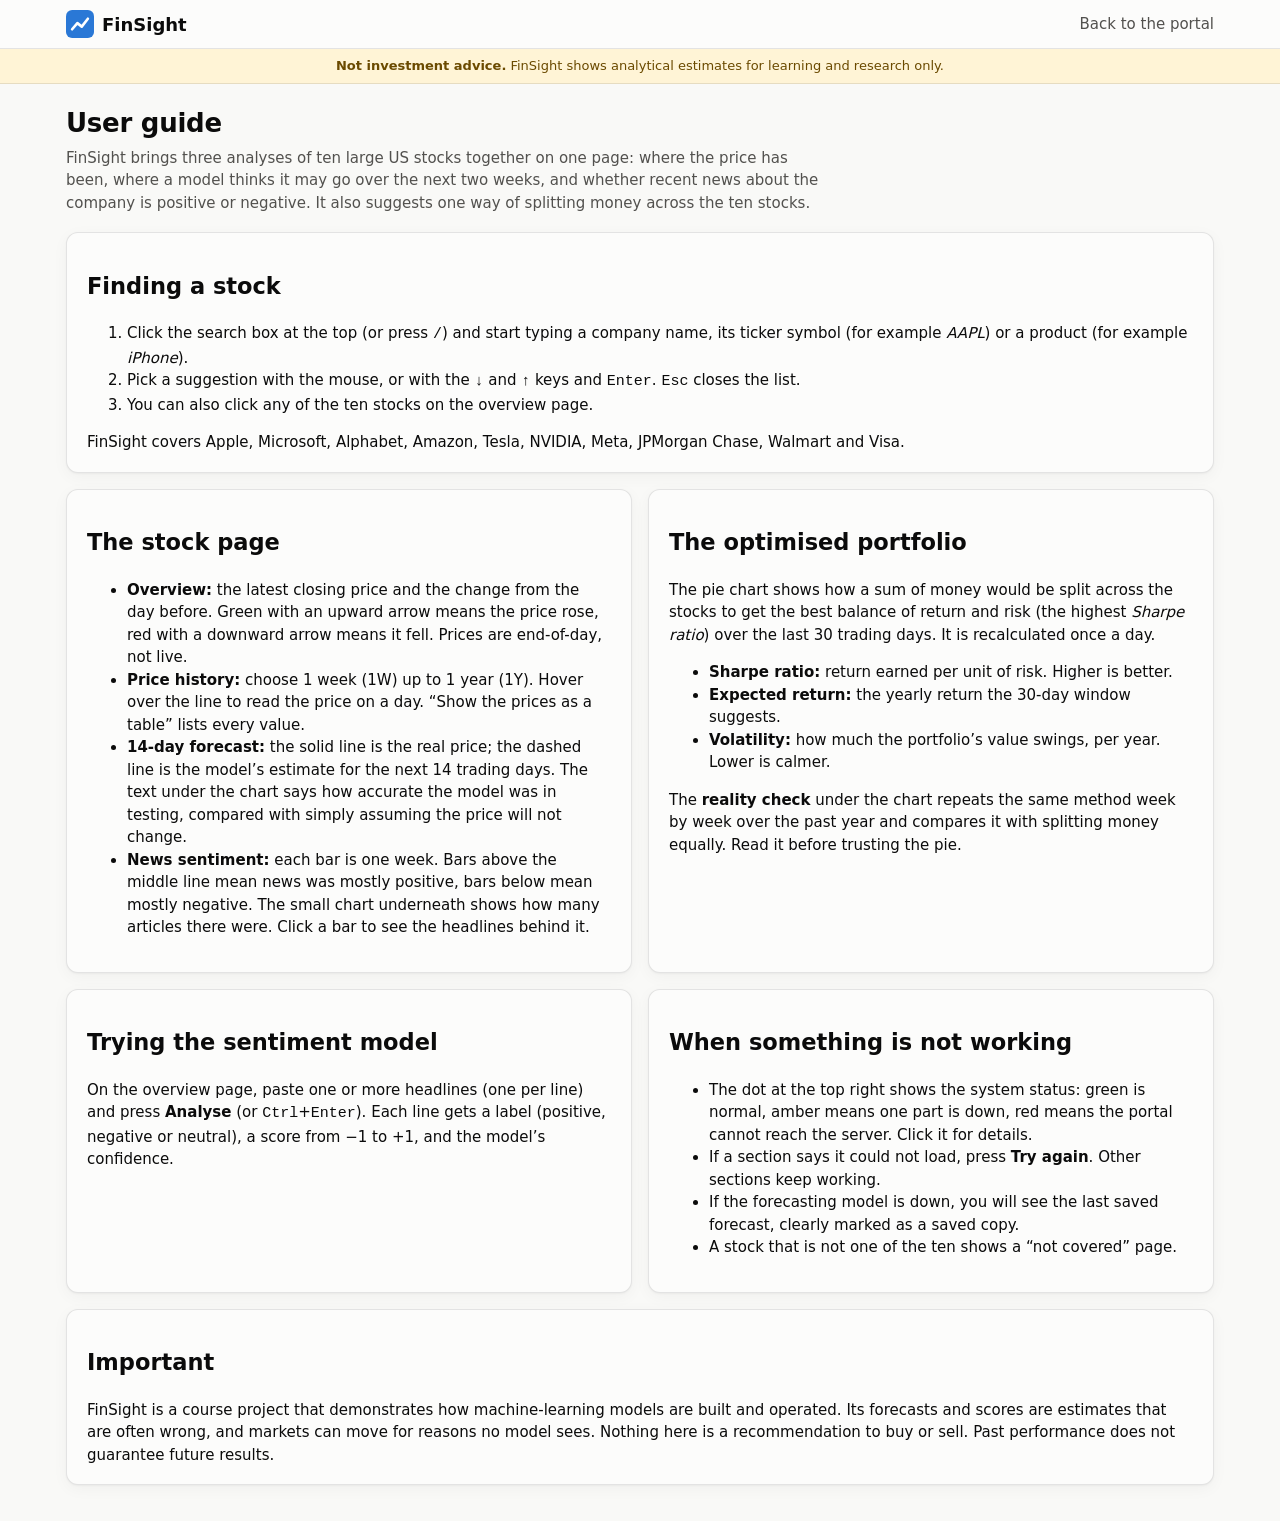
==== frontend/help.html @ ae4ef10f "web portal w/ nginx, /api/stocks, resumable sentiment scoring, single serving image" ====
<!doctype html>
<html lang="en">
<head>
  <meta charset="utf-8">
  <meta name="viewport" content="width=device-width, initial-scale=1">
  <title>FinSight · User guide</title>
  <link rel="stylesheet" href="assets/css/app.css">
</head>
<body>
  <header class="topbar">
    <div class="topbar-inner">
      <a class="brand" href="index.html#/" aria-label="Back to FinSight">
        <svg viewBox="0 0 32 32" aria-hidden="true"><rect width="32" height="32" rx="7"/><path d="M7 22l6-7 5 4 7-9"/></svg>
        <span>FinSight</span>
      </a>
      <nav class="topnav" aria-label="Main"><a href="index.html#/">Back to the portal</a></nav>
    </div>
  </header>
  <div class="disclaimer-bar" role="note"><strong>Not investment advice.</strong>
    FinSight shows analytical estimates for learning and research only.</div>

  <main id="main" class="help">
    <h1>User guide</h1>
    <p class="page-intro">FinSight brings three analyses of ten large US stocks together on one page: where the price
      has been, where a model thinks it may go over the next two weeks, and whether recent news about the company is
      positive or negative. It also suggests one way of splitting money across the ten stocks.</p>

    <div class="grid">
      <section class="card span-12">
        <h2>Finding a stock</h2>
        <ol>
          <li>Click the search box at the top (or press <kbd>/</kbd>) and start typing a company name, its ticker
            symbol (for example <em>AAPL</em>) or a product (for example <em>iPhone</em>).</li>
          <li>Pick a suggestion with the mouse, or with the <kbd>↓</kbd> and <kbd>↑</kbd> keys and <kbd>Enter</kbd>.
            <kbd>Esc</kbd> closes the list.</li>
          <li>You can also click any of the ten stocks on the overview page.</li>
        </ol>
        <p>FinSight covers Apple, Microsoft, Alphabet, Amazon, Tesla, NVIDIA, Meta, JPMorgan Chase, Walmart and Visa.</p>
      </section>

      <section class="card span-6">
        <h2>The stock page</h2>
        <ul>
          <li><strong>Overview:</strong> the latest closing price and the change from the day before. Green with an
            upward arrow means the price rose, red with a downward arrow means it fell. Prices are end-of-day, not live.</li>
          <li><strong>Price history:</strong> choose 1 week (1W) up to 1 year (1Y). Hover over the line to read the price on
            a day. “Show the prices as a table” lists every value.</li>
          <li><strong>14-day forecast:</strong> the solid line is the real price; the dashed line is the model’s estimate
            for the next 14 trading days. The text under the chart says how accurate the model was in testing, compared
            with simply assuming the price will not change.</li>
          <li><strong>News sentiment:</strong> each bar is one week. Bars above the middle line mean news was mostly
            positive, bars below mean mostly negative. The small chart underneath shows how many articles there were.
            Click a bar to see the headlines behind it.</li>
        </ul>
      </section>

      <section class="card span-6">
        <h2>The optimised portfolio</h2>
        <p>The pie chart shows how a sum of money would be split across the stocks to get the best balance of return
          and risk (the highest <em>Sharpe ratio</em>) over the last 30 trading days. It is recalculated once a day.</p>
        <ul>
          <li><strong>Sharpe ratio:</strong> return earned per unit of risk. Higher is better.</li>
          <li><strong>Expected return:</strong> the yearly return the 30-day window suggests.</li>
          <li><strong>Volatility:</strong> how much the portfolio’s value swings, per year. Lower is calmer.</li>
        </ul>
        <p>The <strong>reality check</strong> under the chart repeats the same method week by week over the past year
          and compares it with splitting money equally. Read it before trusting the pie.</p>
      </section>

      <section class="card span-6">
        <h2>Trying the sentiment model</h2>
        <p>On the overview page, paste one or more headlines (one per line) and press <strong>Analyse</strong> (or
          <kbd>Ctrl</kbd>+<kbd>Enter</kbd>). Each line gets a label (positive, negative or neutral), a score from −1 to +1,
          and the model’s confidence.</p>
      </section>

      <section class="card span-6">
        <h2>When something is not working</h2>
        <ul>
          <li>The dot at the top right shows the system status: green is normal, amber means one part is down,
            red means the portal cannot reach the server. Click it for details.</li>
          <li>If a section says it could not load, press <strong>Try again</strong>. Other sections keep working.</li>
          <li>If the forecasting model is down, you will see the last saved forecast, clearly marked as a saved copy.</li>
          <li>A stock that is not one of the ten shows a “not covered” page.</li>
        </ul>
      </section>

      <section class="card span-12">
        <h2>Important</h2>
        <p>FinSight is a course project that demonstrates how machine-learning models are built and operated. Its
          forecasts and scores are estimates that are often wrong, and markets can move for reasons no model sees.
          Nothing here is a recommendation to buy or sell. Past performance does not guarantee future results.</p>
      </section>
    </div>
  </main>
</body>
</html>
---- frontend/assets/css/app.css ----
/* FinSight portal styles. Colours are defined once as tokens (light + dark);
   charts read the same tokens from JavaScript, so both always match. */

:root {
  color-scheme: light;
  --page: #f9f9f7;
  --surface: #fcfcfb;
  --surface-2: #f0efec;
  --ink: #0b0b0b;
  --ink-2: #52514e;
  --muted: #6f6d68;
  --grid: #e1e0d9;
  --axis: #c3c2b7;
  --border: rgba(11, 11, 11, 0.10);
  --accent: #2a78d6;
  --accent-ink: #1c5cab;
  --series-1: #2a78d6;
  --series-2: #eb6834;
  --series-3: #1baf7a;
  --series-4: #eda100;
  --series-5: #e87ba4;
  --series-6: #008300;
  --series-7: #6250d6;
  --series-other: #a8a69f;
  --up: #006300;        /* text: price up / positive */
  --down: #c62f2f;      /* text: price down / negative */
  --up-fill: #0ca30c;   /* marks */
  --down-fill: #d03b3b;
  --warn-bg: #fff4d6;
  --warn-ink: #6b4a00;
  --error-bg: #fde8e8;
  --error-ink: #8a1f1f;
  --ok: #0ca30c;
  --warning: #fab219;
  --critical: #d03b3b;
  --shadow: 0 1px 2px rgba(0, 0, 0, 0.04), 0 4px 16px rgba(0, 0, 0, 0.04);
  --radius: 12px;
  --font: system-ui, -apple-system, "Segoe UI", Roboto, sans-serif;
}

@media (prefers-color-scheme: dark) {
  :root:not([data-theme="light"]) {
    color-scheme: dark;
    --page: #0d0d0d;
    --surface: #1a1a19;
    --surface-2: #242422;
    --ink: #f0efec;
    --ink-2: #c3c2b7;
    --muted: #9a988f;
    --grid: #2c2c2a;
    --axis: #383835;
    --border: rgba(255, 255, 255, 0.10);
    --accent: #3987e5;
    --accent-ink: #86b6ef;
    --series-1: #3987e5;
    --series-2: #d95926;
    --series-3: #199e70;
    --series-4: #c98500;
    --series-5: #d55181;
    --series-6: #008300;
    --series-7: #9085e9;
    --series-other: #6b6a64;
    --up: #2fbf2f;
    --down: #f07a7a;
    --up-fill: #0ca30c;
    --down-fill: #e66767;
    --warn-bg: #3a2e0c;
    --warn-ink: #f5d58a;
    --error-bg: #3b1515;
    --error-ink: #f5b1b1;
    --shadow: none;
  }
}

* { box-sizing: border-box; }
html { -webkit-text-size-adjust: 100%; }
body {
  margin: 0;
  background: var(--page);
  color: var(--ink);
  font: 15px/1.5 var(--font);
}
a { color: var(--accent-ink); }
a:hover { text-decoration-thickness: 2px; }
button, input, textarea { font: inherit; color: inherit; }
:focus-visible { outline: 3px solid var(--accent); outline-offset: 2px; border-radius: 6px; }

.visually-hidden {
  position: absolute !important; width: 1px; height: 1px; overflow: hidden;
  clip: rect(0 0 0 0); white-space: nowrap;
}
.skip-link {
  position: absolute; left: 12px; top: -48px; z-index: 50;
  background: var(--surface); padding: 8px 12px; border-radius: 8px; box-shadow: var(--shadow);
}
.skip-link:focus { top: 12px; }
.muted { color: var(--muted); }
.tabular { font-variant-numeric: tabular-nums; }

/* ------------------------------------------------------------------ header */
.topbar {
  position: sticky; top: 0; z-index: 20;
  background: color-mix(in srgb, var(--surface) 92%, transparent);
  backdrop-filter: blur(8px);
  border-bottom: 1px solid var(--border);
}
.topbar-inner {
  max-width: 1180px; margin: 0 auto; padding: 10px 16px;
  display: flex; align-items: center; gap: 16px;
}
.brand {
  display: flex; align-items: center; gap: 8px;
  font-weight: 700; font-size: 18px; color: var(--ink); text-decoration: none;
}
.brand svg { width: 28px; height: 28px; }
.brand svg rect { fill: var(--accent); }
.brand svg path { stroke: #fff; stroke-width: 3; fill: none; stroke-linecap: round; stroke-linejoin: round; }

.search { position: relative; flex: 1; max-width: 460px; }
.search input {
  width: 100%; padding: 9px 12px 9px 36px;
  border: 1px solid var(--border); border-radius: 10px; background: var(--surface-2);
  background-image: url("data:image/svg+xml,%3Csvg xmlns='http://www.w3.org/2000/svg' viewBox='0 0 24 24' fill='none' stroke='%23898781' stroke-width='2' stroke-linecap='round'%3E%3Ccircle cx='11' cy='11' r='7'/%3E%3Cpath d='M20 20l-3.5-3.5'/%3E%3C/svg%3E");
  background-repeat: no-repeat; background-position: 10px center; background-size: 18px;
}
.search input:focus { background-color: var(--surface); }
.search-results {
  position: absolute; left: 0; right: 0; top: calc(100% + 6px);
  margin: 0; padding: 6px; list-style: none;
  background: var(--surface); border: 1px solid var(--border); border-radius: 10px;
  box-shadow: 0 8px 28px rgba(0, 0, 0, 0.14);
  max-height: 60vh; overflow: auto;
}
.search-results li {
  display: flex; align-items: baseline; gap: 10px;
  padding: 8px 10px; border-radius: 8px; cursor: pointer;
}
.search-results li[aria-selected="true"], .search-results li:hover { background: var(--surface-2); }
.search-results .sym { font-weight: 700; min-width: 56px; }
.search-results .sector { margin-left: auto; color: var(--muted); font-size: 13px; }
.search-results .empty { cursor: default; color: var(--muted); }

.topnav { display: flex; align-items: center; gap: 14px; margin-left: auto; }
.topnav a { color: var(--ink-2); text-decoration: none; font-weight: 500; }
.topnav a:hover, .topnav a[aria-current="page"] { color: var(--ink); text-decoration: underline; }

.status-pill {
  display: inline-flex; align-items: center; gap: 6px;
  padding: 4px 10px; border-radius: 999px; border: 1px solid var(--border);
  background: var(--surface); cursor: pointer; font-size: 13px; white-space: nowrap;
}
.status-pill .dot { width: 9px; height: 9px; border-radius: 50%; background: var(--axis); }
.status-pill[data-state="ok"] .dot { background: var(--ok); }
.status-pill[data-state="degraded"] .dot { background: var(--warning); }
.status-pill[data-state="down"] .dot { background: var(--critical); }
.status-panel {
  position: absolute; right: 16px; top: calc(100% + 6px); width: min(340px, calc(100vw - 32px));
  background: var(--surface); border: 1px solid var(--border); border-radius: 12px;
  box-shadow: 0 8px 28px rgba(0, 0, 0, 0.14); padding: 14px 16px; font-size: 14px;
}
.status-panel h2 { font-size: 15px; margin: 0 0 8px; }
.status-panel ul { list-style: none; margin: 0 0 8px; padding: 0; }
.status-panel li { display: flex; justify-content: space-between; gap: 12px; padding: 3px 0; }
.status-panel .ok { color: var(--up); }
.status-panel .bad { color: var(--down); }

.disclaimer-bar {
  background: var(--warn-bg); color: var(--warn-ink);
  font-size: 13px; padding: 7px 16px; text-align: center;
  border-bottom: 1px solid var(--border);
}

/* ------------------------------------------------------------------ layout */
main { max-width: 1180px; margin: 0 auto; padding: 20px 16px 40px; outline: none; }
.grid { display: grid; gap: 16px; grid-template-columns: repeat(12, 1fr); }
.span-12 { grid-column: span 12; }
.span-8 { grid-column: span 8; }
.span-7 { grid-column: span 7; }
.span-6 { grid-column: span 6; }
.span-5 { grid-column: span 5; }
.span-4 { grid-column: span 4; }
@media (max-width: 900px) {
  .span-8, .span-7, .span-6, .span-5, .span-4 { grid-column: span 12; }
}

.card {
  background: var(--surface); border: 1px solid var(--border); border-radius: var(--radius);
  box-shadow: var(--shadow); padding: 18px 20px; min-width: 0;
}
.card-head { display: flex; flex-wrap: wrap; align-items: baseline; gap: 8px 16px; margin-bottom: 12px; }
.card-head h2 { font-size: 17px; margin: 0; }
.card-head .sub { color: var(--muted); font-size: 13px; }
.card-head .tools { margin-left: auto; display: flex; gap: 8px; align-items: center; flex-wrap: wrap; }
.card p:last-child { margin-bottom: 0; }
.caption { font-size: 13px; color: var(--ink-2); margin: 10px 0 0; }

h1 { font-size: 26px; margin: 0 0 4px; letter-spacing: -0.01em; }
.page-intro { color: var(--ink-2); margin: 0 0 18px; max-width: 760px; }

/* ----------------------------------------------------------- stock tiles */
.stock-tiles { display: grid; gap: 10px; grid-template-columns: repeat(auto-fill, minmax(150px, 1fr)); }
.stock-tile {
  display: block; padding: 12px 14px; border-radius: 10px; text-decoration: none; color: var(--ink);
  background: var(--surface-2); border: 1px solid transparent;
}
.stock-tile:hover { border-color: var(--accent); }
.stock-tile .sym { font-weight: 700; }
.stock-tile .name { display: block; color: var(--ink-2); font-size: 13px; }
.stock-tile .sector { display: block; color: var(--muted); font-size: 12px; margin-top: 2px; }

/* --------------------------------------------------------------- overview */
.overview { display: flex; flex-wrap: wrap; align-items: flex-end; gap: 8px 28px; }
.overview .title h1 { display: flex; align-items: baseline; gap: 10px; flex-wrap: wrap; }
.overview .title .sym-badge {
  font-size: 13px; font-weight: 700; padding: 2px 8px; border-radius: 6px;
  background: var(--surface-2); color: var(--ink-2);
}
.price { font-size: 34px; font-weight: 700; letter-spacing: -0.02em; line-height: 1.1; }
.change { font-size: 17px; font-weight: 600; display: inline-flex; align-items: center; gap: 4px; }
.change.up { color: var(--up); }
.change.down { color: var(--down); }
.change.flat { color: var(--ink-2); }
.change svg { width: 16px; height: 16px; }
.meta { color: var(--muted); font-size: 13px; }

/* ------------------------------------------------------------ segmented */
.segmented { display: inline-flex; padding: 3px; border-radius: 9px; background: var(--surface-2); gap: 2px; }
.segmented button {
  border: 0; background: transparent; padding: 4px 10px; border-radius: 7px; cursor: pointer;
  font-size: 13px; font-weight: 600; color: var(--ink-2);
}
.segmented button[aria-checked="true"] { background: var(--surface); color: var(--ink); box-shadow: 0 1px 2px rgba(0,0,0,.12); }
.segmented button:disabled { cursor: progress; opacity: 0.6; }

/* ----------------------------------------------------------------- charts */
.chart-box { position: relative; height: 300px; }
.chart-box.small { height: 140px; }
.chart-box.pie { height: 260px; }
@media (max-width: 600px) { .chart-box { height: 240px; } }

.legend { display: flex; flex-wrap: wrap; gap: 6px 16px; font-size: 13px; color: var(--ink-2); margin: 0 0 8px; padding: 0; list-style: none; }
.legend .key { display: inline-block; width: 14px; height: 0; border-top: 2px solid; vertical-align: middle; margin-right: 6px; }
.legend .key.dashed { border-top-style: dashed; }
.legend .swatch { display: inline-block; width: 10px; height: 10px; border-radius: 3px; margin-right: 6px; vertical-align: -1px; }

details.data-table { margin-top: 10px; font-size: 13px; }
details.data-table summary { cursor: pointer; color: var(--ink-2); }
.table-wrap { overflow-x: auto; max-height: 280px; margin-top: 8px; }
table { border-collapse: collapse; width: 100%; font-variant-numeric: tabular-nums; }
th, td { text-align: right; padding: 5px 8px; border-bottom: 1px solid var(--grid); white-space: nowrap; }
th:first-child, td:first-child { text-align: left; }
th { color: var(--ink-2); font-weight: 600; position: sticky; top: 0; background: var(--surface); }

/* -------------------------------------------------------------- portfolio */
.stats { display: grid; grid-template-columns: repeat(3, 1fr); gap: 10px; margin: 0 0 14px; }
.stat { background: var(--surface-2); border-radius: 10px; padding: 10px 12px; }
.stat dt { font-size: 12px; color: var(--ink-2); }
.stat dd { margin: 2px 0 0; font-size: 22px; font-weight: 700; }
.pie-row { display: grid; grid-template-columns: minmax(0, 1fr) minmax(0, 1fr); gap: 16px; align-items: center; }
@media (max-width: 600px) { .pie-row { grid-template-columns: 1fr; } .stats { grid-template-columns: 1fr 1fr 1fr; } .stat dd { font-size: 18px; } }
.weights { list-style: none; margin: 0; padding: 0; font-size: 14px; }
.weights li { display: flex; align-items: center; gap: 8px; padding: 4px 0; border-bottom: 1px solid var(--grid); }
.weights li:last-child { border-bottom: 0; }
.weights .w { margin-left: auto; font-weight: 600; font-variant-numeric: tabular-nums; }
.verdict { font-size: 14px; padding: 10px 12px; border-radius: 10px; background: var(--surface-2); margin-top: 14px; }
.verdict strong { color: var(--ink); }

/* -------------------------------------------------------------- sentiment */
.headlines { margin-top: 14px; border-top: 1px solid var(--grid); padding-top: 12px; }
.headlines h3 { font-size: 14px; margin: 0 0 6px; }
.headlines ul { margin: 0 0 10px; padding-left: 18px; font-size: 14px; }
.headlines li { margin: 3px 0; }
.headlines .score { font-variant-numeric: tabular-nums; font-weight: 600; }
.headlines .score.pos { color: var(--up); }
.headlines .score.neg { color: var(--down); }

.analyze textarea {
  width: 100%; min-height: 84px; resize: vertical; padding: 10px 12px;
  border: 1px solid var(--border); border-radius: 10px; background: var(--surface-2);
}
.analyze .row { display: flex; gap: 10px; align-items: center; margin-top: 8px; flex-wrap: wrap; }
.result-list { list-style: none; padding: 0; margin: 12px 0 0; }
.result-list li { padding: 8px 0; border-top: 1px solid var(--grid); font-size: 14px; }
.chip {
  display: inline-flex; align-items: center; gap: 4px; font-size: 12px; font-weight: 700;
  padding: 2px 8px; border-radius: 999px; background: var(--surface-2); color: var(--ink-2);
  text-transform: capitalize;
}
.chip.positive { color: var(--up); }
.chip.negative { color: var(--down); }
.chip.stale { background: var(--warn-bg); color: var(--warn-ink); }

/* ---------------------------------------------------------------- buttons */
.btn {
  display: inline-flex; align-items: center; gap: 6px; border-radius: 9px; padding: 7px 14px;
  border: 1px solid var(--border); background: var(--surface); cursor: pointer; font-weight: 600;
}
.btn.primary { background: var(--accent); border-color: var(--accent); color: #fff; }
.btn:disabled { opacity: 0.55; cursor: not-allowed; }

/* ------------------------------------------------- states: loading / error */
.skeleton {
  border-radius: 8px; min-height: 18px;
  background: linear-gradient(90deg, var(--surface-2) 25%, var(--grid) 50%, var(--surface-2) 75%);
  background-size: 200% 100%; animation: shimmer 1.4s infinite linear;
}
.skeleton.block { height: 260px; }
.skeleton.line { height: 16px; margin: 8px 0; }
.skeleton.line.short { width: 40%; }
@keyframes shimmer { from { background-position: 200% 0; } to { background-position: -200% 0; } }
@media (prefers-reduced-motion: reduce) { .skeleton { animation: none; } }

.notice { border-radius: 10px; padding: 12px 14px; font-size: 14px; }
.notice.error { background: var(--error-bg); color: var(--error-ink); }
.notice.warn { background: var(--warn-bg); color: var(--warn-ink); }
.notice.empty { background: var(--surface-2); color: var(--ink-2); }
.notice .btn { margin-top: 8px; }
.notice code { font-size: 12px; }

.footer { max-width: 1180px; margin: 0 auto; padding: 0 16px 32px; font-size: 13px; color: var(--ink-2); }
.footer p { margin: 4px 0; }

@media (max-width: 720px) {
  .topbar-inner { flex-wrap: wrap; gap: 10px; }
  .search { order: 3; flex-basis: 100%; max-width: none; }
  .topnav { gap: 10px; }
  .price { font-size: 28px; }
  h1 { font-size: 22px; }
  .card { padding: 14px; }
}
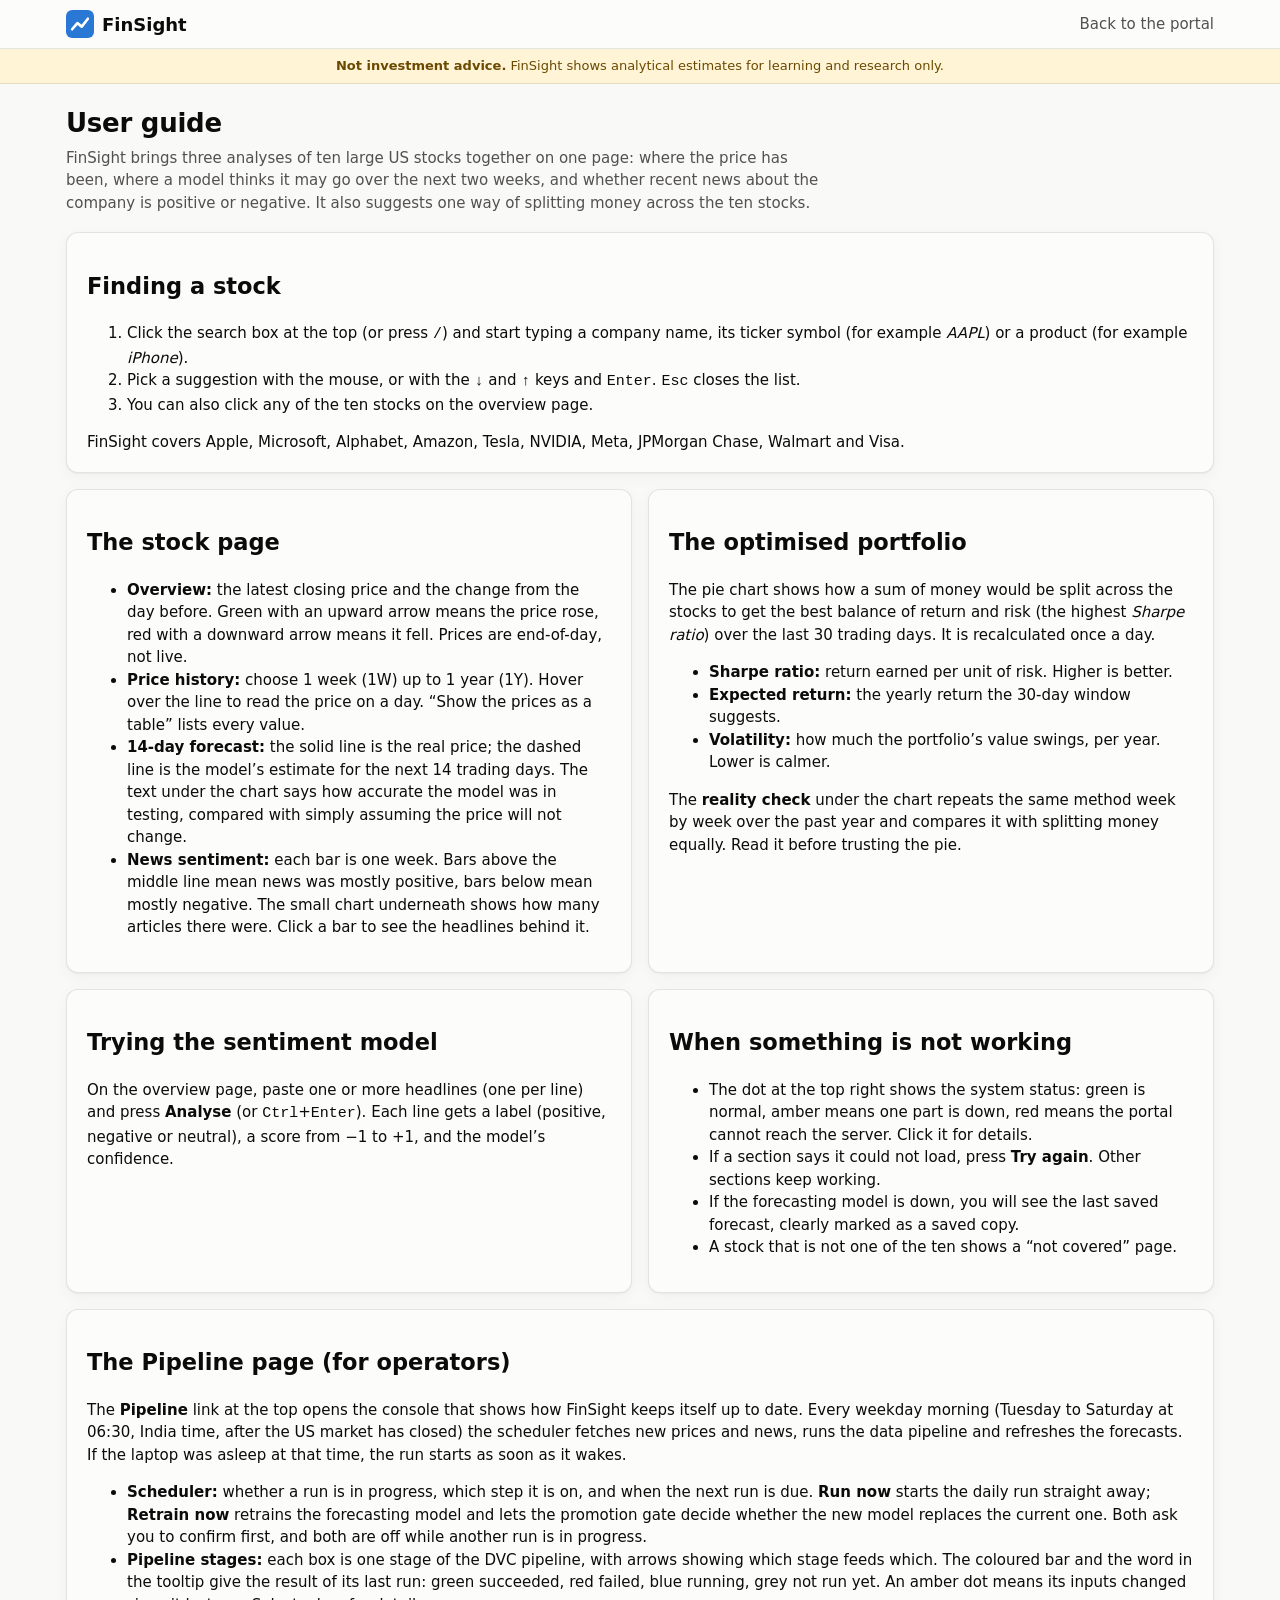
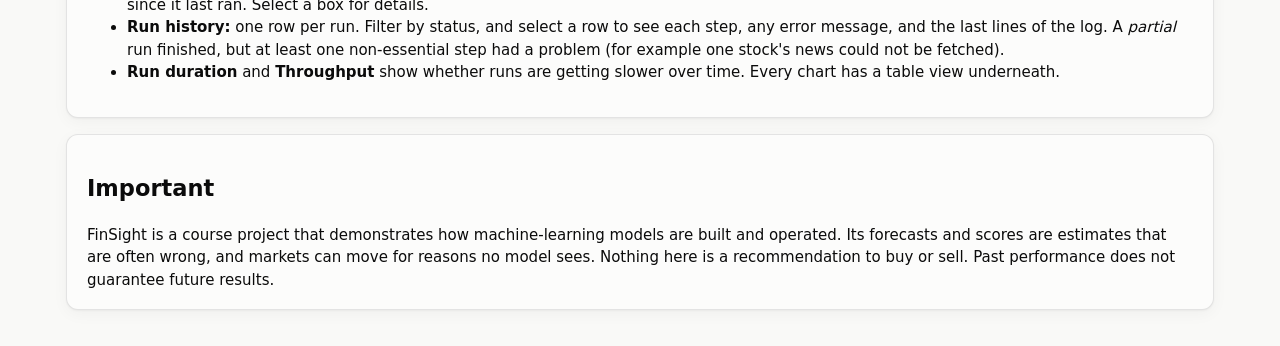
==== commit e04f5450: "scheduler service, pipeline console, self reloading model servers" ====
--- a/frontend/help.html
+++ b/frontend/help.html
@@ -86,6 +86,29 @@
       </section>
 
       <section class="card span-12">
+        <h2>The Pipeline page (for operators)</h2>
+        <p>The <strong>Pipeline</strong> link at the top opens the console that shows how FinSight keeps itself up to
+          date. Every weekday morning (Tuesday to Saturday at 06:30, India time, after the US market has closed) the
+          scheduler fetches new prices and news, runs the data pipeline and refreshes the forecasts. If the laptop was
+          asleep at that time, the run starts as soon as it wakes.</p>
+        <ul>
+          <li><strong>Scheduler:</strong> whether a run is in progress, which step it is on, and when the next run is due.
+            <strong>Run now</strong> starts the daily run straight away; <strong>Retrain now</strong> retrains the
+            forecasting model and lets the promotion gate decide whether the new model replaces the current one. Both
+            ask you to confirm first, and both are off while another run is in progress.</li>
+          <li><strong>Pipeline stages:</strong> each box is one stage of the DVC pipeline, with arrows showing which
+            stage feeds which. The coloured bar and the word in the tooltip give the result of its last run: green
+            succeeded, red failed, blue running, grey not run yet. An amber dot means its inputs changed since it last
+            ran. Select a box for details.</li>
+          <li><strong>Run history:</strong> one row per run. Filter by status, and select a row to see each step, any
+            error message, and the last lines of the log. A <em>partial</em> run finished, but at least one non-essential
+            step had a problem (for example one stock's news could not be fetched).</li>
+          <li><strong>Run duration</strong> and <strong>Throughput</strong> show whether runs are getting slower over time.
+            Every chart has a table view underneath.</li>
+        </ul>
+      </section>
+
+      <section class="card span-12">
         <h2>Important</h2>
         <p>FinSight is a course project that demonstrates how machine-learning models are built and operated. Its
           forecasts and scores are estimates that are often wrong, and markets can move for reasons no model sees.
--- a/frontend/assets/css/app.css
+++ b/frontend/assets/css/app.css
@@ -149,7 +149,8 @@
   padding: 4px 10px; border-radius: 999px; border: 1px solid var(--border);
   background: var(--surface); cursor: pointer; font-size: 13px; white-space: nowrap;
 }
-.status-pill .dot { width: 9px; height: 9px; border-radius: 50%; background: var(--axis); }
+.status-pill .label { overflow: hidden; text-overflow: ellipsis; min-width: 0; }
+.status-pill .dot { flex: none;  width: 9px; height: 9px; border-radius: 50%; background: var(--axis); }
 .status-pill[data-state="ok"] .dot { background: var(--ok); }
 .status-pill[data-state="degraded"] .dot { background: var(--warning); }
 .status-pill[data-state="down"] .dot { background: var(--critical); }
@@ -317,13 +318,94 @@
 .notice .btn { margin-top: 8px; }
 .notice code { font-size: 12px; }
 
+/* ------------------------------------------------- pipeline console (Day 7) */
+.small { font-size: 12px; }
+.h3 { font-size: 14px; margin: 14px 0 6px; display: flex; align-items: center; gap: 8px; flex-wrap: wrap; }
+.linklike { border: 0; background: none; padding: 0; color: var(--accent-ink); text-decoration: underline; cursor: pointer; font-family: ui-monospace, monospace; }
+.run-state { display: flex; align-items: center; gap: 8px; flex-wrap: wrap; margin: 0; }
+.ops-links { border-top: 1px solid var(--grid); padding-top: 10px; }
+.notice.confirm { background: var(--surface-2); color: var(--ink); margin-bottom: 12px; }
+.notice.confirm p { margin: 0 0 8px; }
+.notice.confirm .row { display: flex; gap: 8px; }
+.stats.six { grid-template-columns: repeat(6, 1fr); }
+@media (max-width: 900px) { .stats.six { grid-template-columns: repeat(3, 1fr); } }
+@media (max-width: 480px) { .stats.six { grid-template-columns: repeat(2, 1fr); } }
+
+/* Status colours: never colour alone; every status also has a word. */
+.chip.st-success { background: color-mix(in srgb, var(--ok) 16%, transparent); color: var(--up); }
+.chip.st-partial { background: var(--warn-bg); color: var(--warn-ink); }
+.chip.st-failed, .chip.st-interrupted { background: var(--error-bg); color: var(--error-ink); }
+.chip.st-running { background: color-mix(in srgb, var(--accent) 16%, transparent); color: var(--accent-ink); }
+.chip.st-pending, .chip.st-skipped, .chip.st-never { background: var(--surface-2); color: var(--muted); }
+.swatch.st-success { background: var(--ok); }
+.swatch.st-partial { background: var(--warning); }
+.swatch.st-failed { background: var(--critical); }
+.swatch.st-running { background: var(--accent); }
+.swatch.st-never { background: var(--axis); }
+.stale-dot { display: inline-block; width: 10px; height: 10px; border-radius: 50%; background: var(--warning); margin-right: 6px; vertical-align: -1px; }
+
+.dag-wrap { overflow-x: auto; }
+svg.dag { display: block; margin: 0 auto; max-width: 100%; height: auto; }
+/* On narrow screens keep the labels readable and let the diagram scroll sideways. */
+@media (max-width: 720px) { svg.dag { max-width: none; width: 760px; } }
+.dag-edge { fill: none; stroke: var(--axis); stroke-width: 1.5; }
+.dag-arrow { fill: var(--axis); }
+.dag-node { cursor: pointer; outline: none; }
+.dag-node rect { fill: var(--surface-2); stroke: var(--border); stroke-width: 1; }
+.dag-node text { fill: var(--ink); font-size: 12px; font-family: ui-monospace, SFMono-Regular, Menlo, monospace; }
+.dag-node .bar { stroke: none; }
+.dag-node.st-success .bar { fill: var(--ok); }
+.dag-node.st-failed .bar { fill: var(--critical); }
+.dag-node.st-failed rect:first-of-type { fill: var(--error-bg); }
+.dag-node.st-running .bar { fill: var(--accent); }
+.dag-node.st-running rect:first-of-type { stroke: var(--accent); stroke-width: 2; }
+.dag-node.st-never .bar { fill: var(--axis); }
+.dag-node.st-never rect:first-of-type { stroke-dasharray: 4 3; }
+.dag-node .stale { fill: var(--warning); }
+.dag-node:hover rect:first-of-type, .dag-node.selected rect:first-of-type { stroke: var(--accent); stroke-width: 2; }
+.dag-node:focus-visible rect:first-of-type { stroke: var(--accent); stroke-width: 3; }
+.stage-detail { margin-top: 10px; border-top: 1px solid var(--grid); padding-top: 4px; }
+
+.table-wrap.runs { max-height: 460px; }
+.run-table td { vertical-align: top; text-align: left; }
+.run-table th { text-align: left; }
+.run-table tr[data-run] { cursor: pointer; }
+.run-table tr[data-run]:hover td { background: var(--surface-2); }
+.run-table tr[aria-selected="true"] td { background: color-mix(in srgb, var(--accent) 10%, transparent); }
+.run-table td.problem { color: var(--down); white-space: normal; max-width: 180px; }
+
+.run-head { margin: 0 0 8px; display: flex; gap: 6px; flex-wrap: wrap; align-items: baseline; }
+ol.steps { list-style: none; margin: 8px 0 0; padding: 0; }
+.step { padding: 8px 0 8px 18px; border-left: 2px solid var(--grid); margin-left: 5px; position: relative; font-size: 14px; }
+.step-dot { position: absolute; left: -7px; top: 13px; width: 12px; height: 12px; border-radius: 50%; background: var(--axis); border: 2px solid var(--surface); }
+.step.st-success .step-dot { background: var(--ok); }
+.step.st-partial .step-dot { background: var(--warning); }
+.step.st-failed .step-dot { background: var(--critical); }
+.step.st-running .step-dot { background: var(--accent); }
+.step-head { display: flex; flex-wrap: wrap; gap: 4px 8px; align-items: baseline; }
+.step-meta { margin-left: auto; display: inline-flex; gap: 8px; align-items: center; font-variant-numeric: tabular-nums; color: var(--ink-2); font-size: 13px; }
+.step-error { margin-top: 4px; font-size: 13px; color: var(--error-ink); background: var(--error-bg); border-radius: 8px; padding: 6px 8px; overflow-wrap: anywhere; }
+details.log { margin-top: 6px; font-size: 13px; }
+details.log summary { cursor: pointer; color: var(--ink-2); }
+details.log pre {
+  margin: 6px 0 0; padding: 8px 10px; border-radius: 8px; background: var(--surface-2); color: var(--ink);
+  font-size: 12px; line-height: 1.45; max-height: 260px; overflow: auto; white-space: pre-wrap; overflow-wrap: anywhere;
+}
+ul.kv { list-style: none; margin: 0; padding: 0; font-size: 13px; }
+ul.kv li { display: flex; justify-content: space-between; gap: 12px; padding: 3px 0; border-bottom: 1px solid var(--grid); }
+@media (prefers-reduced-motion: no-preference) {
+  .dag-node.st-running rect:first-of-type { animation: pulse 1.6s ease-in-out infinite; }
+  @keyframes pulse { 50% { stroke-opacity: 0.35; } }
+}
+
 .footer { max-width: 1180px; margin: 0 auto; padding: 0 16px 32px; font-size: 13px; color: var(--ink-2); }
 .footer p { margin: 4px 0; }
 
 @media (max-width: 720px) {
   .topbar-inner { flex-wrap: wrap; gap: 10px; }
   .search { order: 3; flex-basis: 100%; max-width: none; }
-  .topnav { gap: 10px; }
+  .topnav { gap: 10px; min-width: 0; }
+  .status-pill { max-width: 44vw; } /* a long "Degraded: ..." label is cut with an ellipsis */
   .price { font-size: 28px; }
   h1 { font-size: 22px; }
   .card { padding: 14px; }
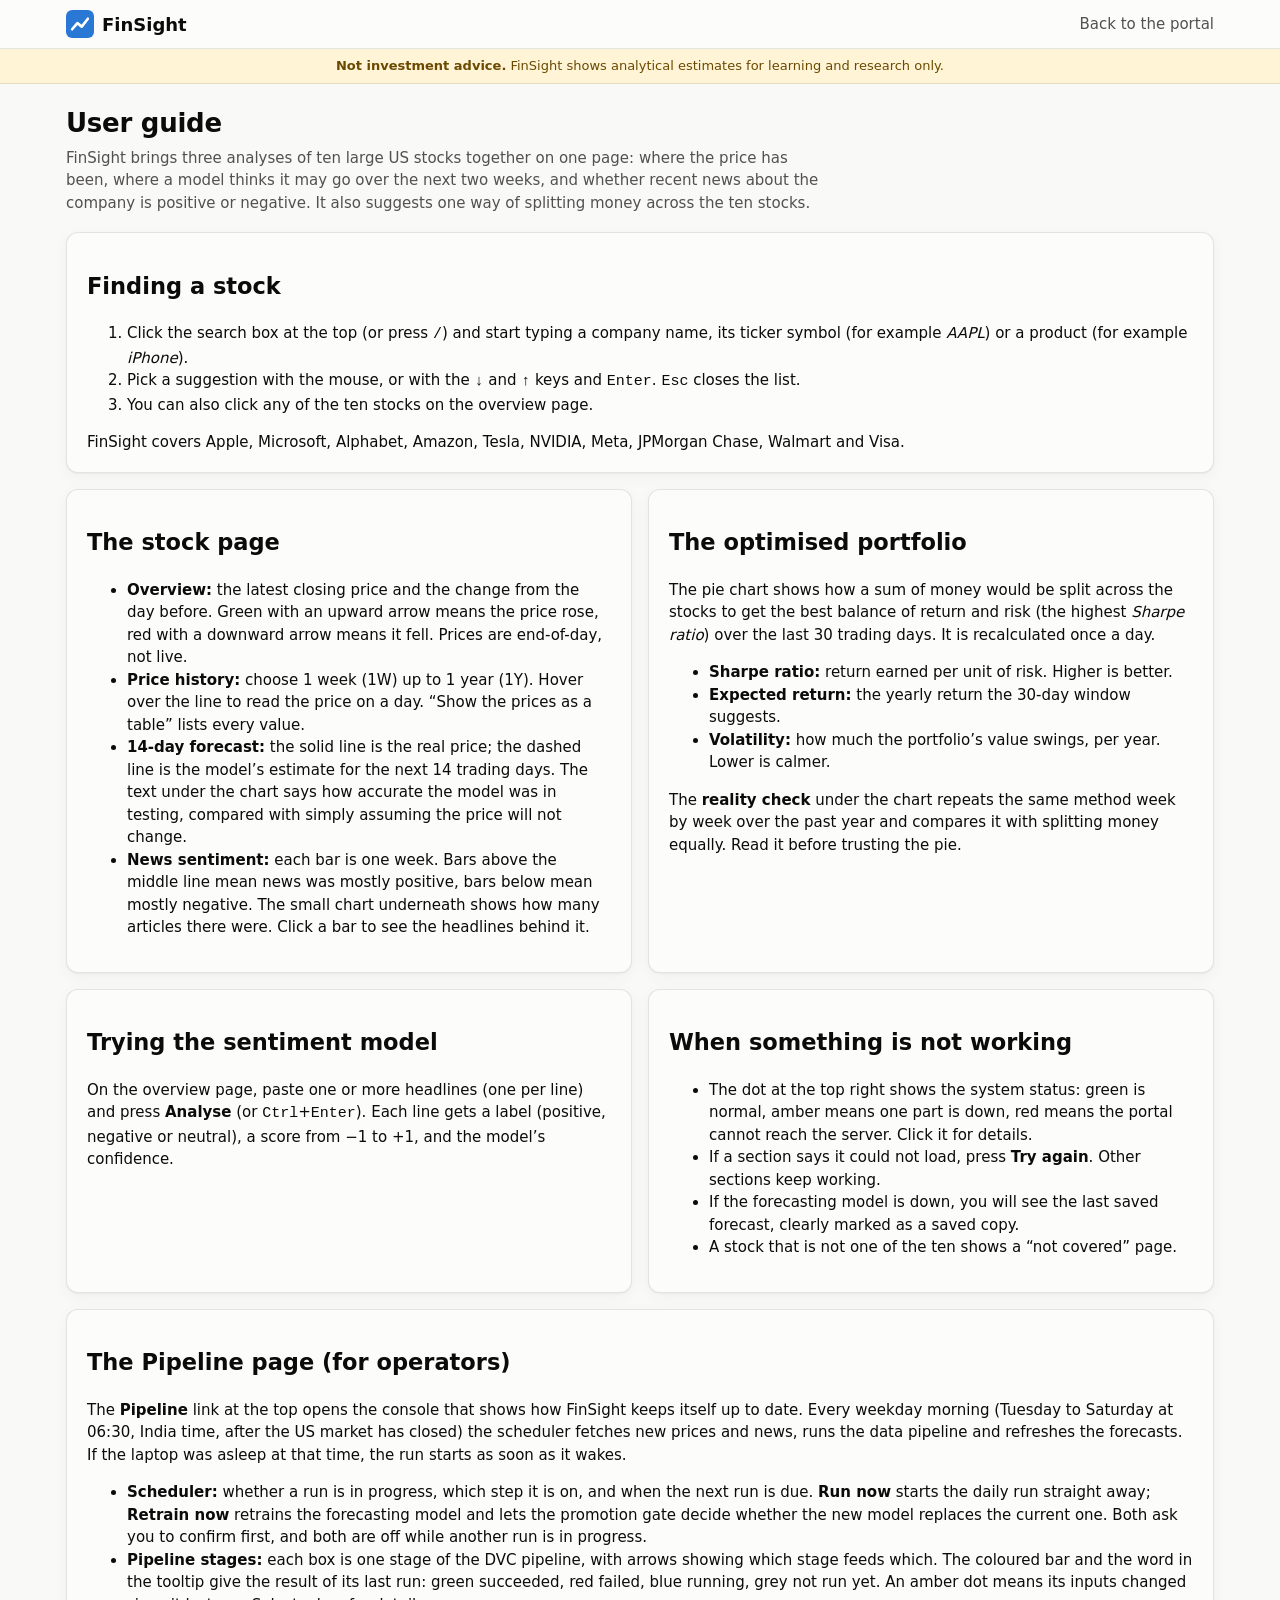
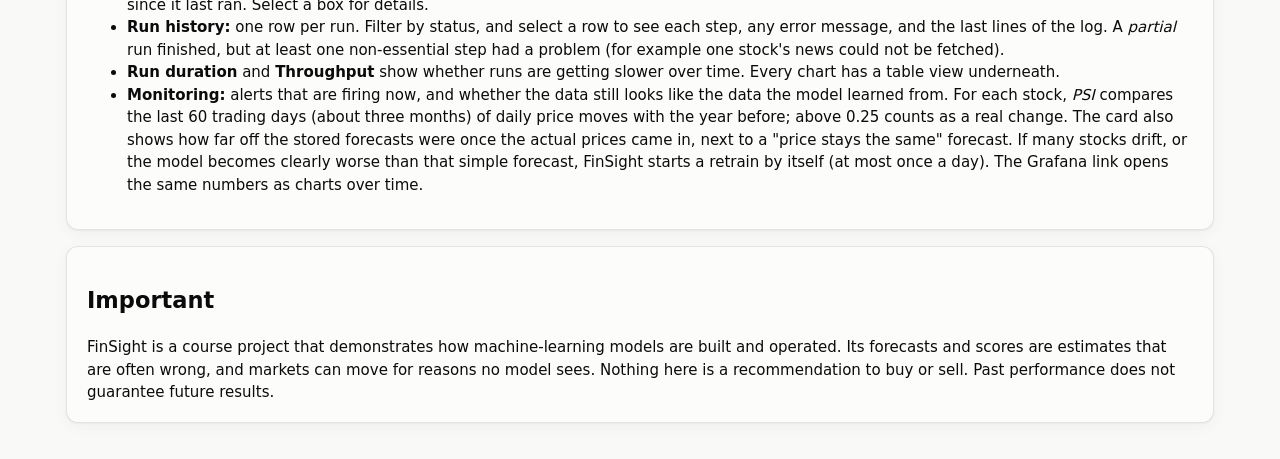
==== commit f1fac599: "prometheus, grafana, alert rules, drift monitoring, automated retraining" ====
--- a/frontend/help.html
+++ b/frontend/help.html
@@ -105,6 +105,12 @@
             step had a problem (for example one stock's news could not be fetched).</li>
           <li><strong>Run duration</strong> and <strong>Throughput</strong> show whether runs are getting slower over time.
             Every chart has a table view underneath.</li>
+          <li><strong>Monitoring:</strong> alerts that are firing now, and whether the data still looks like the data the
+            model learned from. For each stock, <em>PSI</em> compares the last 60 trading days (about three months) of daily price moves with the year
+            before; above 0.25 counts as a real change. The card also shows how far off the stored forecasts were once
+            the actual prices came in, next to a "price stays the same" forecast. If many stocks drift, or the model
+            becomes clearly worse than that simple forecast, FinSight starts a retrain by itself (at most once a day).
+            The Grafana link opens the same numbers as charts over time.</li>
         </ul>
       </section>
 
--- a/frontend/assets/css/app.css
+++ b/frontend/assets/css/app.css
@@ -410,3 +410,10 @@
   h1 { font-size: 22px; }
   .card { padding: 14px; }
 }
+/* Monitoring card */
+.alert-list { list-style: none; margin: 0 0 14px; padding: 0; display: grid; gap: 8px; }
+.alert-list li { padding: 10px 12px; border-radius: 10px; background: var(--surface-2); }
+.alert-list .chip { margin-right: 6px; }
+#mo-body > .notice { margin-bottom: 12px; }
+.drift-table th[scope="row"] { font-weight: 600; text-align: left; }
+.drift-table td { white-space: nowrap; }
